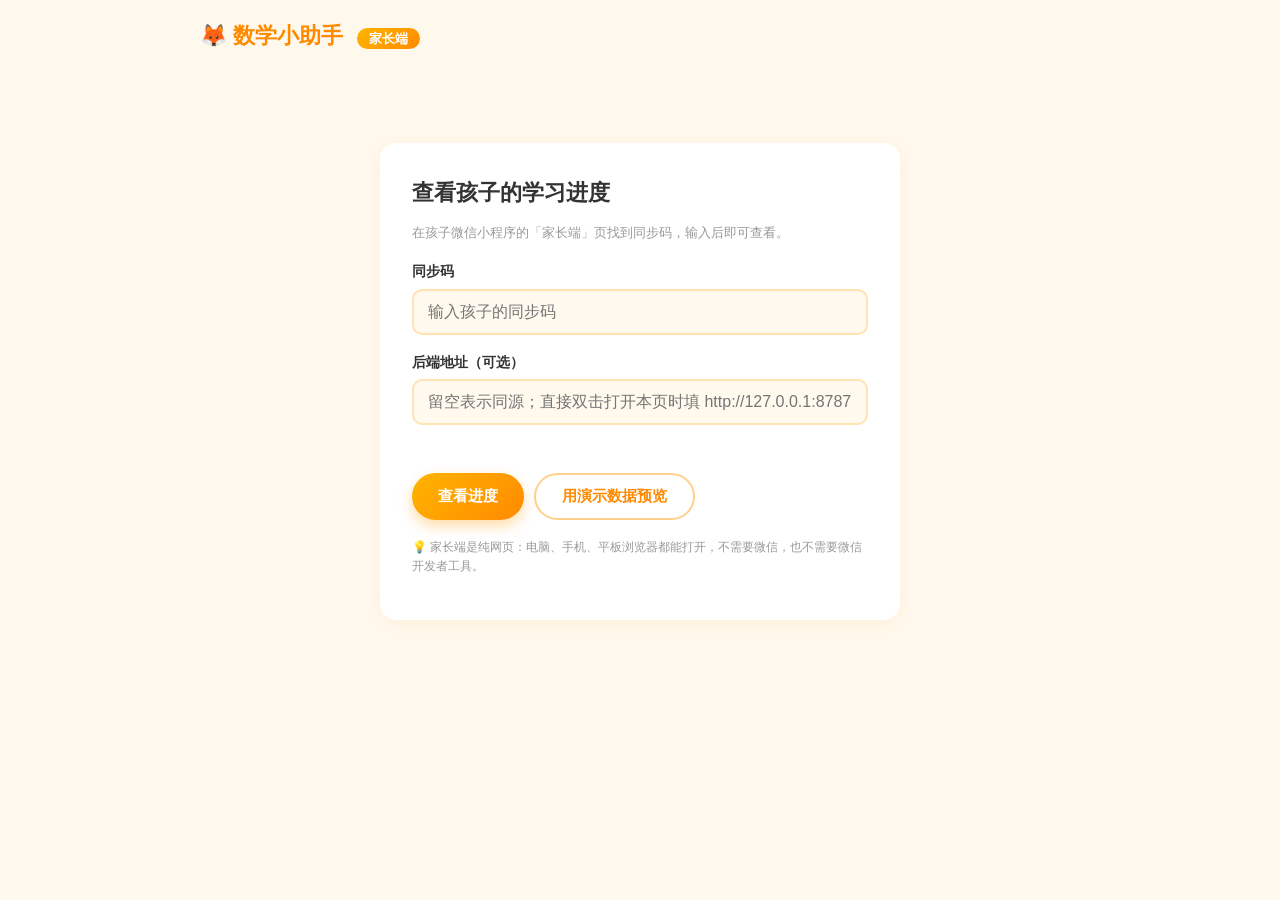
==== parent-web/index.html @ 0a424e76 "feat: 虚拟伙伴「小狐老师」P3——陪伴生态 - 每日任务卡：首页小狐任务卡（每天闯 3 关），进度条随今日   练习数实时更新，完成时小狐切换庆祝表情与文案 - 徽章墙：首页徽章区可点击弹出徽章" ====
<!DOCTYPE html>
<html lang="zh-CN">
<head>
  <meta charset="UTF-8">
  <meta name="viewport" content="width=device-width, initial-scale=1.0">
  <title>数学小助手 · 家长端</title>
  <link rel="stylesheet" href="style.css">
</head>
<body>
  <div class="wrap">
    <header class="topbar">
      <div class="brand">🦊 数学小助手 <span class="brand-sub">家长端</span></div>
    </header>

    <!-- 登录视图 -->
    <div id="view-login" class="card login-card">
      <h1>查看孩子的学习进度</h1>
      <p class="sub">在孩子微信小程序的「家长端」页找到同步码，输入后即可查看。</p>
      <div class="field">
        <label>同步码</label>
        <input id="code-input" placeholder="输入孩子的同步码" maxlength="16">
      </div>
      <div class="field">
        <label>后端地址（可选）</label>
        <input id="api-input" placeholder="留空表示同源；直接双击打开本页时填 http://127.0.0.1:8787">
      </div>
      <div id="err" class="err"></div>
      <div class="btn-row">
        <button id="btn-load" class="btn btn-primary">查看进度</button>
        <button id="btn-demo" class="btn btn-ghost">用演示数据预览</button>
      </div>
      <p class="tip">💡 家长端是纯网页：电脑、手机、平板浏览器都能打开，不需要微信，也不需要微信开发者工具。</p>
    </div>

    <!-- 仪表盘视图 -->
    <div id="view-dash" style="display:none">
      <div class="card dash-head">
        <div>
          <h1 id="child-title">学习进度</h1>
          <div id="child-code" class="sub"></div>
        </div>
        <div class="btn-row">
          <button id="btn-refresh" class="btn btn-ghost btn-sm">🔄 刷新</button>
          <button id="btn-back" class="btn btn-ghost btn-sm">切换孩子</button>
        </div>
      </div>

      <div class="grid4">
        <div class="card stat"><div class="num" id="stat-week">0</div><div class="lbl">本周练习(题)</div></div>
        <div class="card stat"><div class="num" id="stat-acc">--</div><div class="lbl">正确率</div></div>
        <div class="card stat"><div class="num" id="stat-active">0</div><div class="lbl">待复习错题</div></div>
        <div class="card stat"><div class="num" id="stat-mastered">0</div><div class="lbl">已掌握错题</div></div>
      </div>

      <div class="card">
        <h2>最近 7 天练习情况</h2>
        <div id="chart7" class="chart"></div>
      </div>

      <div class="card">
        <h2>各知识点掌握度</h2>
        <div id="masterybox"></div>
      </div>

      <div class="card">
        <h2>错题知识点分布（待复习）</h2>
        <div id="kbox"></div>
      </div>

      <div class="card">
        <h2>错题本</h2>
        <div id="wrongbox"></div>
      </div>

      <div class="card">
        <h2>最近练习记录</h2>
        <div id="recentbox"></div>
      </div>

      <div class="card">
        <h2>🦊 小狐老师给家长的悄悄话</h2>
        <div id="child-stars" class="stars-line" style="display:none"></div>
        <div id="scriptbox"></div>
      </div>

      <div class="card">
        <h2>👨‍👩‍👧 给家长的话</h2>
        <p id="advice" class="advice"></p>
      </div>

      <p class="foot">数据来自孩子小程序同步 · 数学小助手家长端</p>
    </div>
  </div>
  <script src="app.js"></script>
</body>
</html>
---- parent-web/style.css ----
/* 家长端样式：与小程序一致的暖色系 */
* { box-sizing: border-box; }

body {
  margin: 0;
  background: #FFF8EC;
  font-family: -apple-system, BlinkMacSystemFont, 'PingFang SC', 'Hiragino Sans GB', 'Microsoft YaHei', sans-serif;
  color: #333;
  font-size: 15px;
  line-height: 1.6;
}

.wrap {
  max-width: 920px;
  margin: 0 auto;
  padding: 0 16px 40px;
}

.topbar {
  display: flex;
  align-items: center;
  padding: 18px 4px;
}

.brand {
  font-size: 22px;
  font-weight: 800;
  color: #FF8A00;
}

.brand-sub {
  font-size: 13px;
  font-weight: 600;
  color: #fff;
  background: linear-gradient(135deg, #FFB400, #FF8A00);
  border-radius: 999px;
  padding: 3px 12px;
  margin-left: 8px;
}

h1 { font-size: 22px; margin: 0 0 6px; }
h2 { font-size: 17px; margin: 0 0 14px; color: #444; }
.sub { color: #999; font-size: 13px; }

.card {
  background: #fff;
  border-radius: 16px;
  padding: 20px;
  margin-bottom: 16px;
  box-shadow: 0 3px 14px rgba(255, 159, 28, 0.08);
}

/* 登录视图 */
.login-card { max-width: 520px; margin: 8vh auto 0; padding: 32px; }
.field { margin: 16px 0; }
.field label { display: block; font-weight: 700; margin-bottom: 6px; font-size: 14px; }
.field input {
  width: 100%;
  padding: 12px 14px;
  border: 2px solid #FFE3B3;
  border-radius: 10px;
  font-size: 16px;
  background: #FFF9EE;
  outline: none;
}
.field input:focus { border-color: #FFB400; }
.err { color: #FF6B6B; font-size: 13px; margin: 8px 0; min-height: 18px; }
.tip { color: #999; font-size: 12px; margin-top: 18px; }

.btn {
  border: none;
  border-radius: 999px;
  padding: 12px 26px;
  font-size: 15px;
  font-weight: 700;
  cursor: pointer;
  font-family: inherit;
}
.btn:active { transform: scale(0.97); }
.btn-primary {
  background: linear-gradient(135deg, #FFB400, #FF8A00);
  color: #fff;
  box-shadow: 0 6px 14px rgba(255, 154, 0, 0.35);
}
.btn-ghost {
  background: #fff;
  color: #FF8A00;
  border: 2px solid #FFD08A;
}
.btn-sm { padding: 8px 18px; font-size: 13px; }
.btn-row { display: flex; gap: 10px; margin-top: 14px; flex-wrap: wrap; }

/* 仪表盘 */
.dash-head { display: flex; justify-content: space-between; align-items: center; flex-wrap: wrap; gap: 10px; }

.grid4 { display: grid; grid-template-columns: repeat(4, 1fr); gap: 12px; }
.stat { text-align: center; margin-bottom: 12px; }
.stat .num { font-size: 32px; font-weight: 800; color: #FF8A00; }
.stat .lbl { font-size: 12px; color: #999; }
@media (max-width: 640px) {
  .grid4 { grid-template-columns: repeat(2, 1fr); }
}

.chart {
  display: flex;
  align-items: flex-end;
  justify-content: space-between;
  padding-top: 14px;
  min-height: 200px;
}
.bar-col { display: flex; flex-direction: column; align-items: center; width: 13%; }
.bar-count { font-size: 12px; color: #999; margin-bottom: 4px; }
.bar { width: 32px; background: linear-gradient(180deg, #FFC53D, #FF9F1C); border-radius: 8px 8px 0 0; }
.bar-label { font-size: 12px; color: #999; margin-top: 6px; }

.krow { display: flex; align-items: center; margin-bottom: 12px; }
.kname { width: 180px; font-size: 13px; color: #555; flex-shrink: 0; overflow: hidden; text-overflow: ellipsis; white-space: nowrap; }
.ktrack { flex: 1; height: 20px; background: #FFF1DC; border-radius: 999px; overflow: hidden; }
.kfill { height: 100%; background: linear-gradient(90deg, #FFC53D, #FF8A00); border-radius: 999px; }
.kfill.good { background: linear-gradient(90deg, #35D0AA, #14A98C); }
.kfill.mid { background: linear-gradient(90deg, #FFC53D, #FF9F1C); }
.kfill.weak { background: linear-gradient(90deg, #FF9E9E, #FF6B6B); }
.copy-btn { margin-top: 10px; }
.kcount { width: 60px; text-align: right; font-size: 13px; color: #FF8A00; font-weight: 700; flex-shrink: 0; }

.wrong-item {
  border: 1px solid #FFEFD3;
  border-radius: 12px;
  padding: 14px 16px;
  margin-bottom: 12px;
}
.wrong-item.mastered { opacity: 0.7; }
.w-top { display: flex; justify-content: space-between; align-items: center; margin-bottom: 8px; }
.tag {
  background: #FFF4E0;
  color: #FF8A00;
  font-size: 12px;
  padding: 2px 12px;
  border-radius: 999px;
}
.w-times { font-size: 12px; color: #999; }
.w-problem { font-weight: 700; margin-bottom: 6px; }
.w-ans { font-size: 13px; }
.w-ans.bad { color: #FF6B6B; text-decoration: line-through; }
.w-ans.good { color: #14A98C; }

.rec-row {
  display: flex;
  align-items: center;
  padding: 8px 0;
  border-bottom: 1px dashed #FFE9C9;
  font-size: 13px;
}
.rec-row:last-child { border-bottom: none; }
.rec-ok { font-weight: 700; width: 64px; }
.rec-ok.ok { color: #14A98C; }
.rec-ok.no { color: #FF6B6B; }
.rec-k { flex: 1; color: #555; }
.rec-t { color: #999; }

.advice { margin: 0; color: #444; }
.empty { text-align: center; color: #999; padding: 20px 0; }
.foot { text-align: center; color: #bbb; font-size: 12px; margin-top: 20px; }

.script-item {
  border: 1px solid #FFEFD3;
  border-radius: 12px;
  padding: 12px 14px;
  margin-bottom: 10px;
}
.script-problem { font-weight: 700; font-size: 13px; margin-bottom: 6px; }
.script-q { color: #3A7BFF; font-size: 13px; margin-bottom: 6px; }
.script-a { color: #888; font-size: 12px; line-height: 1.7; }
.script-tip {
  background: #FFF4E0;
  border-radius: 10px;
  padding: 10px 14px;
  font-size: 12px;
  color: #B26A00;
  line-height: 1.7;
}
.stars-line {
  background: linear-gradient(135deg, #FFF3D6, #FFE9C0);
  border-radius: 10px;
  padding: 8px 14px;
  font-size: 13px;
  font-weight: 700;
  color: #B26A00;
  margin-bottom: 10px;
}
.script-sign { text-align: right; color: #b0a284; font-size: 12px; margin-top: 8px; }
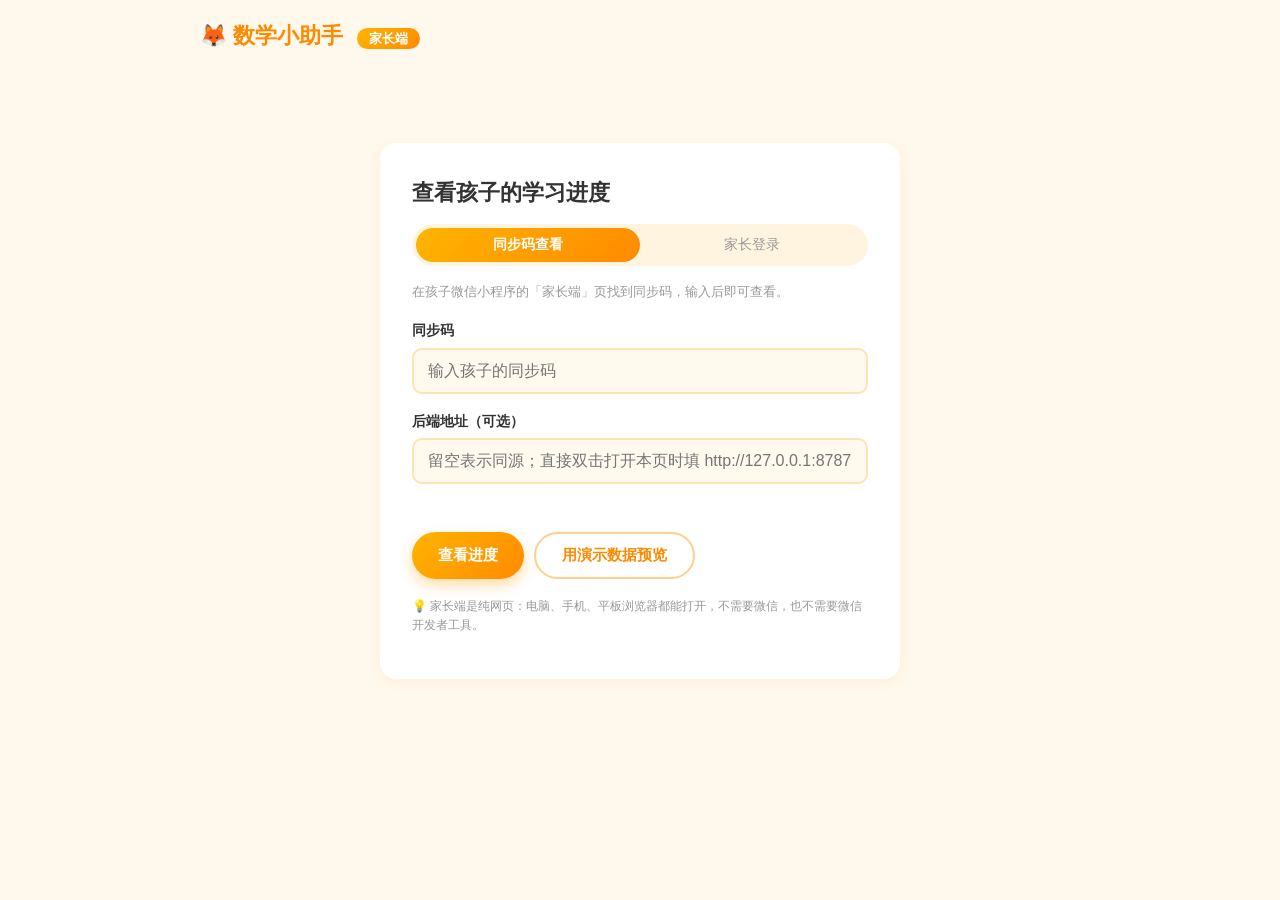
==== commit 6e9f1275: "feat: 账号登录——家长账号+孩子档案（登录可选，同步码零迁移） - server/auth.js：PBKDF2 密码哈希（16B 盐+10万迭代）+ HMAC 签名   无状态会话 token（" ====
--- a/parent-web/index.html
+++ b/parent-web/index.html
@@ -15,20 +15,66 @@
     <!-- 登录视图 -->
     <div id="view-login" class="card login-card">
       <h1>查看孩子的学习进度</h1>
-      <p class="sub">在孩子微信小程序的「家长端」页找到同步码，输入后即可查看。</p>
-      <div class="field">
-        <label>同步码</label>
-        <input id="code-input" placeholder="输入孩子的同步码" maxlength="16">
+      <div class="login-tabs">
+        <button class="l-tab on" id="tab-code">同步码查看</button>
+        <button class="l-tab" id="tab-account">家长登录</button>
       </div>
-      <div class="field">
-        <label>后端地址（可选）</label>
-        <input id="api-input" placeholder="留空表示同源；直接双击打开本页时填 http://127.0.0.1:8787">
+
+      <div id="code-panel">
+        <p class="sub">在孩子微信小程序的「家长端」页找到同步码，输入后即可查看。</p>
+        <div class="field">
+          <label>同步码</label>
+          <input id="code-input" placeholder="输入孩子的同步码" maxlength="16">
+        </div>
+        <div class="field">
+          <label>后端地址（可选）</label>
+          <input id="api-input" placeholder="留空表示同源；直接双击打开本页时填 http://127.0.0.1:8787">
+        </div>
+        <div id="err" class="err"></div>
+        <div class="btn-row">
+          <button id="btn-load" class="btn btn-primary">查看进度</button>
+          <button id="btn-demo" class="btn btn-ghost">用演示数据预览</button>
+        </div>
       </div>
-      <div id="err" class="err"></div>
-      <div class="btn-row">
-        <button id="btn-load" class="btn btn-primary">查看进度</button>
-        <button id="btn-demo" class="btn btn-ghost">用演示数据预览</button>
+
+      <div id="account-panel" style="display:none">
+        <div id="auth-form">
+          <div class="field">
+            <label>手机号</label>
+            <input id="login-phone" placeholder="11 位手机号" maxlength="11" inputmode="numeric">
+          </div>
+          <div class="field">
+            <label>密码</label>
+            <input id="login-password" type="password" placeholder="至少 6 位">
+          </div>
+          <div id="auth-err" class="err"></div>
+          <div class="btn-row">
+            <button id="btn-login" class="btn btn-primary">登 录</button>
+            <button id="btn-register" class="btn btn-ghost">注册新账号</button>
+          </div>
+          <p class="tip">🔐 登录后可创建孩子档案、绑定已有同步码，多台设备都能查看。</p>
+        </div>
+        <div id="auth-panel" style="display:none">
+          <div class="logged-row"><span id="logged-phone" class="sub"></span><button id="btn-logout" class="btn btn-ghost btn-sm">退出</button></div>
+          <div class="field">
+            <label>绑定已有同步码</label>
+            <input id="bind-code" placeholder="输入孩子端显示的同步码" maxlength="16">
+            <button id="btn-bind" class="btn btn-primary btn-sm bind-btn">绑 定</button>
+          </div>
+          <div class="field">
+            <label>创建新孩子档案</label>
+            <div class="child-create-row">
+              <input id="new-child-name" placeholder="孩子昵称，如：小宇" maxlength="12">
+              <button id="btn-create-child" class="btn btn-green btn-sm">创建</button>
+            </div>
+          </div>
+          <div id="new-child-code" class="new-code" style="display:none">
+            ✅ 已创建！孩子码：<b id="new-code-text"></b>（请到孩子端「家长端」页粘贴）
+          </div>
+          <div id="my-children" class="my-children"></div>
+        </div>
       </div>
+
       <p class="tip">💡 家长端是纯网页：电脑、手机、平板浏览器都能打开，不需要微信，也不需要微信开发者工具。</p>
     </div>
 
--- a/parent-web/style.css
+++ b/parent-web/style.css
@@ -66,6 +66,36 @@
 .field input:focus { border-color: #FFB400; }
 .err { color: #FF6B6B; font-size: 13px; margin: 8px 0; min-height: 18px; }
 .tip { color: #999; font-size: 12px; margin-top: 18px; }
+
+.login-tabs { display: flex; background: #FFF4E0; border-radius: 999px; padding: 4px; margin: 14px 0 16px; }
+.l-tab { flex: 1; border: none; background: transparent; border-radius: 999px; padding: 8px 0; font-size: 14px; color: #999; cursor: pointer; font-family: inherit; }
+.l-tab.on { background: linear-gradient(135deg, #FFB400, #FF8A00); color: #fff; font-weight: 800; }
+.logged-row { display: flex; justify-content: space-between; align-items: center; margin-bottom: 12px; }
+.bind-btn { margin-top: 8px; }
+.child-create-row { display: flex; gap: 8px; }
+.child-create-row input { flex: 1; }
+.new-code {
+  background: #E8F8F2;
+  border-radius: 10px;
+  padding: 10px 14px;
+  font-size: 13px;
+  color: #14A98C;
+  margin-bottom: 10px;
+}
+.my-children { display: flex; flex-direction: column; gap: 8px; }
+.child-item {
+  display: flex;
+  justify-content: space-between;
+  align-items: center;
+  background: #FFF9EE;
+  border: 1px solid #FFE9C0;
+  border-radius: 10px;
+  padding: 10px 14px;
+  cursor: pointer;
+}
+.child-item:hover { border-color: #FFB400; }
+.child-name { font-weight: 700; font-size: 14px; }
+.child-code { font-size: 12px; color: #999; }
 
 .btn {
   border: none;
@@ -130,7 +160,8 @@
   margin-bottom: 12px;
 }
 .wrong-item.mastered { opacity: 0.7; }
-.w-top { display: flex; justify-content: space-between; align-items: center; margin-bottom: 8px; }
+.w-top { display: flex; justify-content: space-between; align-items: center; margin-bottom: 8px; gap: 6px; flex-wrap: wrap; }
+.w-err { background: #FFE9E3; color: #E05B4D; font-size: 12px; border-radius: 999px; padding: 2px 10px; }
 .tag {
   background: #FFF4E0;
   color: #FF8A00;
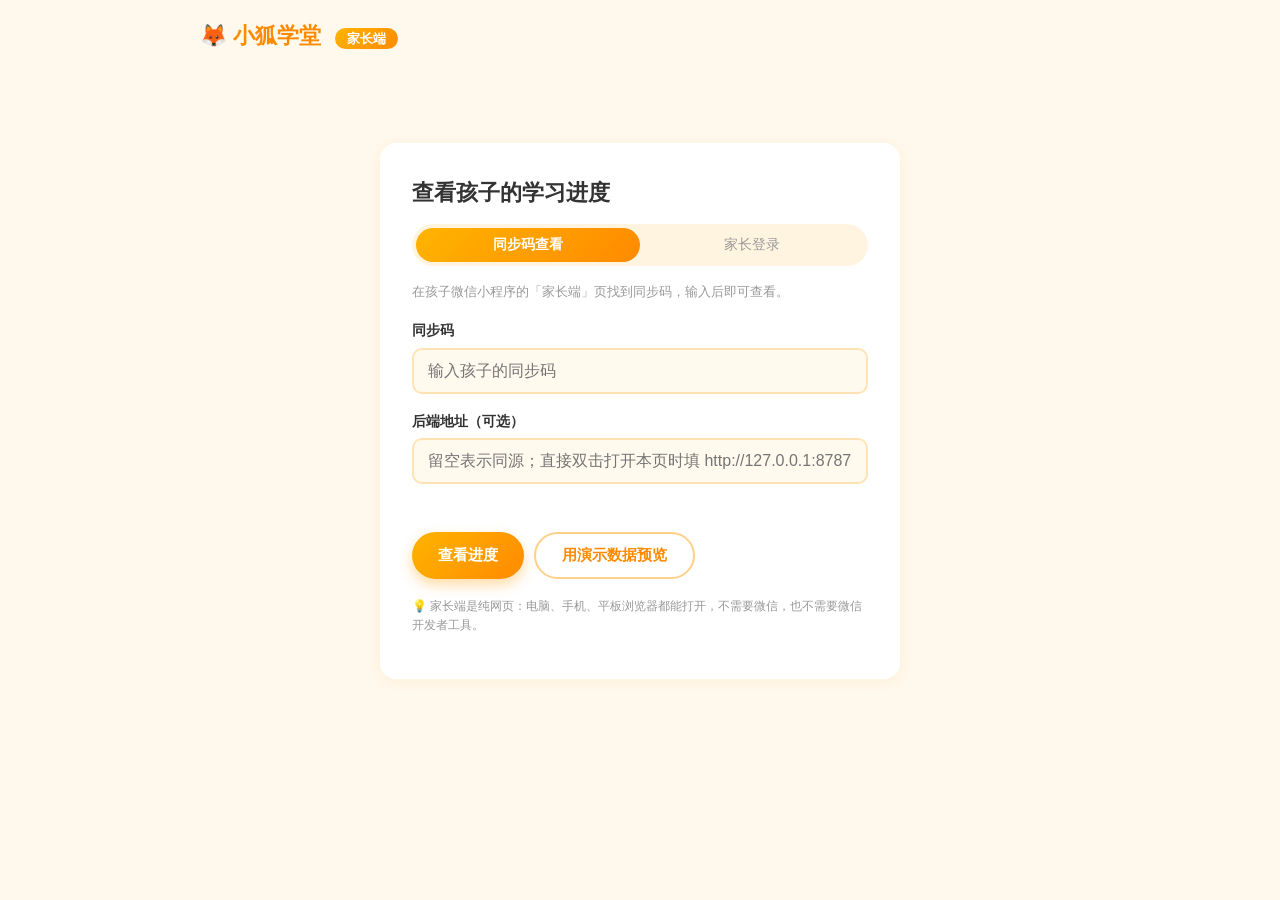
==== commit 8c37586e: "feat: 品牌更名「小狐学堂」（三科通用），问候语改为小学霸" ====
--- a/parent-web/index.html
+++ b/parent-web/index.html
@@ -3,13 +3,13 @@
 <head>
   <meta charset="UTF-8">
   <meta name="viewport" content="width=device-width, initial-scale=1.0">
-  <title>数学小助手 · 家长端</title>
+  <title>小狐学堂 · 家长端</title>
   <link rel="stylesheet" href="style.css">
 </head>
 <body>
   <div class="wrap">
     <header class="topbar">
-      <div class="brand">🦊 数学小助手 <span class="brand-sub">家长端</span></div>
+      <div class="brand">🦊 小狐学堂 <span class="brand-sub">家长端</span></div>
     </header>
 
     <!-- 登录视图 -->
@@ -103,6 +103,22 @@
         <div id="chart7" class="chart"></div>
       </div>
 
+      <div class="card" id="pet-card" style="display:none">
+        <h2>🐣 小鸡成长</h2>
+        <div id="petbox"></div>
+      </div>
+
+      <div class="card">
+        <h2>📚 分科学习概览</h2>
+        <div id="subjectbox"></div>
+      </div>
+
+      <div class="card">
+        <h2>📈 掌握度成长曲线（近 14 天）</h2>
+        <div id="trendbox"></div>
+        <div class="note">掌握度是长期积累值，比单次正确率更能反映真实进步；曲线平稳上升就是好消息。</div>
+      </div>
+
       <div class="card">
         <h2>各知识点掌握度</h2>
         <div id="masterybox"></div>
@@ -129,12 +145,12 @@
         <div id="scriptbox"></div>
       </div>
 
-      <div class="card">
-        <h2>👨‍👩‍👧 给家长的话</h2>
-        <p id="advice" class="advice"></p>
+      <div class="card" id="camp-card" style="display:none">
+        <h2>🎯 查漏补缺训练营</h2>
+        <div id="campbox"></div>
       </div>
 
-      <p class="foot">数据来自孩子小程序同步 · 数学小助手家长端</p>
+      <p class="foot">数据来自孩子小程序同步 · 小狐学堂家长端</p>
     </div>
   </div>
   <script src="app.js"></script>
--- a/parent-web/style.css
+++ b/parent-web/style.css
@@ -189,7 +189,6 @@
 .rec-k { flex: 1; color: #555; }
 .rec-t { color: #999; }
 
-.advice { margin: 0; color: #444; }
 .empty { text-align: center; color: #999; padding: 20px 0; }
 .foot { text-align: center; color: #bbb; font-size: 12px; margin-top: 20px; }
 
@@ -220,3 +219,14 @@
   margin-bottom: 10px;
 }
 .script-sign { text-align: right; color: #b0a284; font-size: 12px; margin-top: 8px; }
+
+/* 训练营卡 */
+.camp-line { display: flex; justify-content: space-between; align-items: center; font-size: 14px; color: #444; padding: 6px 0; border-bottom: 1px dashed #EFE6D8; }
+.camp-line:last-of-type { border-bottom: none; }
+.camp-k { font-weight: 700; }
+.camp-s { color: #999; font-size: 12px; }
+.report-text { background: #FFF9EE; border-radius: 10px; padding: 10px 12px; color: #7A5A00; font-size: 13px; line-height: 1.8; margin-bottom: 8px; }
+.script-box { background: #F2ECFF; border-radius: 10px; padding: 10px 12px; color: #5A3FA0; font-size: 13px; line-height: 1.8; margin-bottom: 8px; }
+
+/* 分科掌握度分组标题 */
+.subj-head { font-weight: 800; color: #B26A00; font-size: 13px; margin: 10px 0 4px; padding-left: 2px; }
